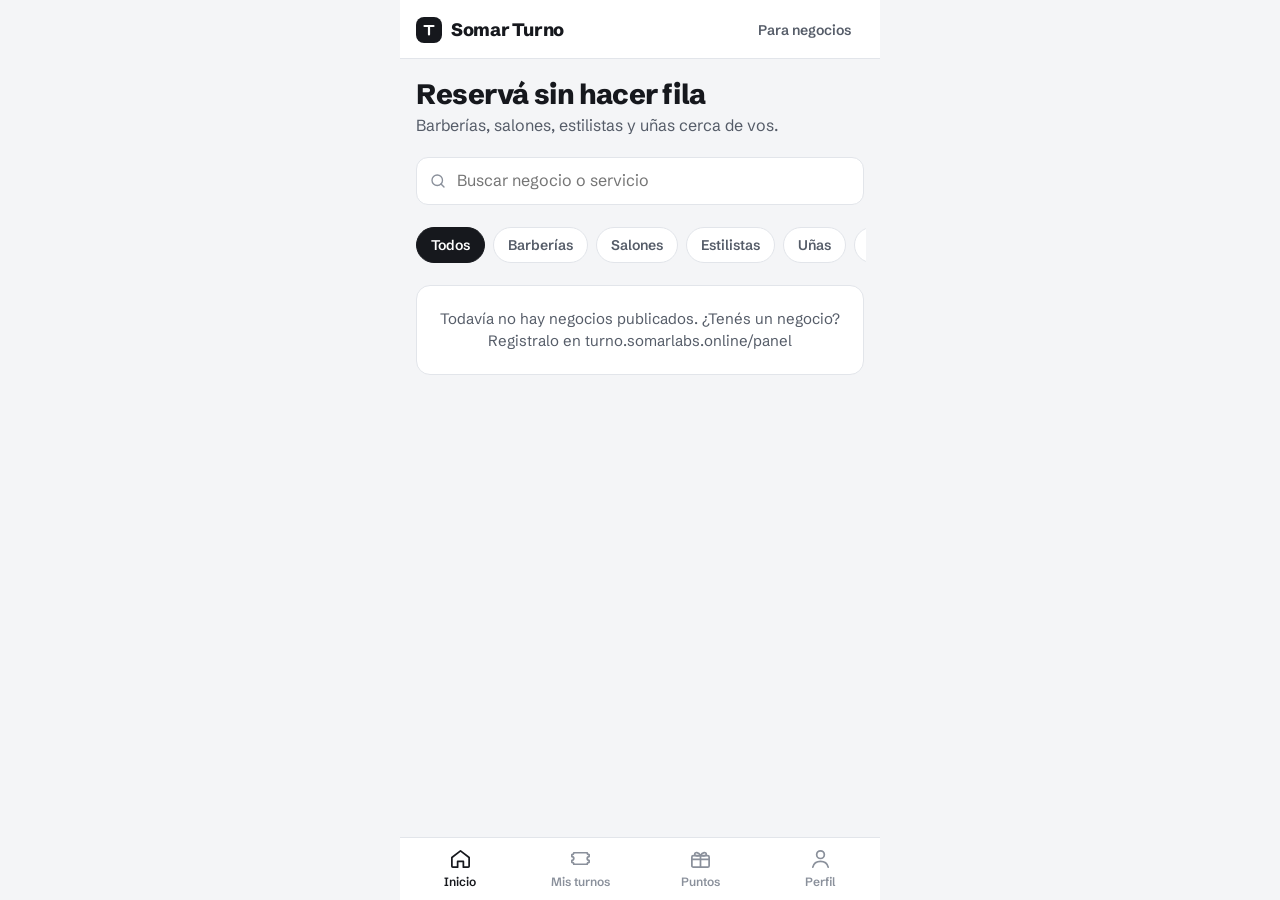
==== index.html @ fb514711 "Somar Turno: app del cliente, panel del negocio, panel de Somar y demo - App del cliente instalable:" ====
<!doctype html>
<html lang="es">
<head>
<meta charset="utf-8">
<meta name="viewport" content="width=device-width, initial-scale=1, viewport-fit=cover">
<title>Somar Turno</title>
<meta name="description" content="Reservá tu cita o tomá turno en barberías, salones, estilistas y uñas de Honduras, sin hacer fila.">
<meta name="theme-color" content="#16181D">
<link rel="manifest" href="/manifest.webmanifest">
<link rel="icon" href="/assets/img/icon.svg" type="image/svg+xml">
<link rel="apple-touch-icon" href="/assets/img/icon-192.png">
<meta name="apple-mobile-web-app-capable" content="yes">
<meta property="og:title" content="Somar Turno">
<meta property="og:description" content="Reservá o tomá turno sin hacer fila.">
<link rel="preconnect" href="https://fonts.googleapis.com">
<link rel="preconnect" href="https://fonts.gstatic.com" crossorigin>
<link rel="stylesheet" href="https://fonts.googleapis.com/css2?family=Schibsted+Grotesk:wght@400;500;600;700;800&display=swap">
<link rel="stylesheet" href="/assets/css/app.css">
</head>
<body>
<div id="app">
  <header class="top">
    <div class="top-row gut">
      <a class="brand" href="/" style="color:inherit;text-decoration:none"><span class="mark"><svg viewBox="0 0 16 16" fill="none" stroke="#fff" stroke-width="2.2" stroke-linecap="round" aria-hidden="true"><path d="M3.5 4h9M8 4v8.5"/></svg></span>Somar Turno</a>
      <a class="btn quiet s" href="/panel">Para negocios</a>
    </div>
  </header>
  <main class="screen gut" id="screen"></main>
  <nav class="tabs" id="tabs" aria-label="Secciones"></nav>
</div>
<script src="/assets/js/config.js"></script>
<script src="/assets/js/core.js"></script>
<script src="/assets/js/data.js"></script>
<script src="/assets/js/cliente.js"></script>
</body>
</html>
---- assets/css/app.css ----
/* Layout: one phone-width app column. Quiet white surfaces, ink buttons; the plum accent is kept for selection and the turn ticket. */
:root{
  --bg:#F4F5F7; --surface:#FFFFFF; --sunk:#EEF0F3; --ink:#16181D; --ink-2:#555C68; --ink-3:#8A909B; --line:#E2E5EA;
  --accent:#6A3EA1; --accent-soft:#F2ECF9; --on-ink:#FFFFFF;
  --good:#15804D; --good-soft:#E4F4EB; --warn:#9A5B05; --warn-soft:#FCF1DE; --bad:#C0344A; --bad-soft:#FBE8EB;
  --scrim:rgba(16,18,24,.42);
  --font:'Schibsted Grotesk',system-ui,-apple-system,'Segoe UI',Roboto,sans-serif;
  --r-sm:10px; --r:14px; --r-lg:20px;
}
@media (prefers-color-scheme: dark){:root:not([data-theme="light"]){
  --bg:#0F1014; --surface:#181A20; --sunk:#20232B; --ink:#EEF0F4; --ink-2:#AEB4BF; --ink-3:#7D8490; --line:#2A2E37;
  --accent:#B896EE; --accent-soft:#2A2238; --on-ink:#0F1014;
  --good:#4FC489; --good-soft:#143326; --warn:#F0B35C; --warn-soft:#352812; --bad:#F27D8F; --bad-soft:#3A1C23;
  --scrim:rgba(0,0,0,.6); color-scheme:dark}}
:root[data-theme="dark"]{
  --bg:#0F1014; --surface:#181A20; --sunk:#20232B; --ink:#EEF0F4; --ink-2:#AEB4BF; --ink-3:#7D8490; --line:#2A2E37;
  --accent:#B896EE; --accent-soft:#2A2238; --on-ink:#0F1014;
  --good:#4FC489; --good-soft:#143326; --warn:#F0B35C; --warn-soft:#352812; --bad:#F27D8F; --bad-soft:#3A1C23;
  --scrim:rgba(0,0,0,.6); color-scheme:dark}

*{box-sizing:border-box}
html{-webkit-text-size-adjust:100%}
body{margin:0;background:var(--bg);color:var(--ink);font-family:var(--font);font-size:16px;line-height:1.45;-webkit-font-smoothing:antialiased}
body::before{content:"";position:fixed;inset:0 0 auto;height:env(safe-area-inset-top,0px);z-index:40;background:var(--surface)}
button,input,select,textarea{font:inherit;color:inherit}
button{cursor:pointer;-webkit-tap-highlight-color:transparent}
:focus-visible{outline:2.5px solid var(--accent);outline-offset:2px;border-radius:8px}
h1,h2,h3,p{margin:0}
h1,h2{text-wrap:balance;letter-spacing:-.015em}
.num{font-variant-numeric:tabular-nums}
.gut{padding-left:max(16px,env(safe-area-inset-left,0px));padding-right:max(16px,env(safe-area-inset-right,0px))}

#app{max-width:480px;margin:0 auto;min-height:100vh;padding-bottom:calc(76px + env(safe-area-inset-bottom,0px))}
.top{position:sticky;top:env(safe-area-inset-top,0px);z-index:30;background:var(--surface);border-bottom:1px solid var(--line)}
.top-row{display:flex;align-items:center;justify-content:space-between;gap:12px;padding-block:12px 10px}
.brand{display:flex;align-items:center;gap:9px;font-weight:800;font-size:18px;letter-spacing:-.02em}
.mark{width:26px;height:26px;border-radius:8px;background:var(--ink);display:grid;place-items:center;flex:none}
.mark svg{width:16px;height:16px}
.demo{font-size:13px;color:var(--ink-3)}
.roles{display:flex;gap:4px;padding-block:0 10px;overflow-x:auto;scrollbar-width:none}
.roles button{flex:1;border:1px solid var(--line);background:var(--surface);border-radius:999px;padding:7px 10px;font-size:14px;font-weight:600;color:var(--ink-2);white-space:nowrap}
.roles button[aria-pressed="true"]{background:var(--ink);border-color:var(--ink);color:var(--on-ink)}

.screen{display:flex;flex-direction:column;gap:20px;padding-block:20px 28px}
.title{display:flex;flex-direction:column;gap:4px}
.title h1{font-size:28px;font-weight:800;line-height:1.1}
.title p{color:var(--ink-2)}
.sec{display:flex;flex-direction:column;gap:10px}
.sec-h{display:flex;align-items:center;justify-content:space-between;gap:12px;min-height:32px}
.sec-h h2{font-size:17px;font-weight:700}
.muted{color:var(--ink-2)} .faint{color:var(--ink-3)} .sm{font-size:14px} .xs{font-size:13px}
.b{font-weight:700}

.list{background:var(--surface);border:1px solid var(--line);border-radius:var(--r);overflow:hidden}
.item{display:flex;align-items:center;gap:12px;padding:13px 14px;border-top:1px solid var(--line);min-width:0;width:100%;text-align:left;background:transparent;border-left:0;border-right:0;border-bottom:0}
.item:first-child{border-top:0}
.item.top-al{align-items:flex-start}
.item .body{flex:1;min-width:0;display:flex;flex-direction:column;gap:2px}
.item .l1{font-weight:600;overflow-wrap:anywhere}
.item .l2{font-size:14px;color:var(--ink-2);overflow-wrap:anywhere}
.chev{color:var(--ink-3);font-size:20px;line-height:1}
.panel{background:var(--surface);border:1px solid var(--line);border-radius:var(--r);padding:16px;display:flex;flex-direction:column;gap:12px;min-width:0}
.panel.soft{background:var(--accent-soft);border-color:transparent}
.panel.warn{background:var(--warn-soft);border-color:transparent}
.panel.bad{background:var(--bad-soft);border-color:transparent}
.hr{height:1px;background:var(--line)}
.meta{display:flex;flex-wrap:wrap;gap:4px 12px;font-size:14px;color:var(--ink-2);align-items:center}

.btn{display:inline-flex;align-items:center;justify-content:center;gap:6px;border:1px solid var(--line);background:var(--surface);border-radius:12px;min-height:44px;padding:10px 16px;font-weight:600;font-size:15px;text-decoration:none;color:var(--ink);white-space:nowrap}
.btn.ink{background:var(--ink);border-color:var(--ink);color:var(--on-ink)}
.btn.accent{background:var(--accent);border-color:var(--accent);color:var(--on-ink)}
.btn.good{background:var(--good);border-color:var(--good);color:#fff}
.btn.danger{color:var(--bad)}
.btn.wa{background:#1DA851;border-color:#1DA851;color:#fff}
.btn.quiet{background:transparent;border-color:transparent;color:var(--ink-2)}
.btn.s{min-height:36px;padding:6px 12px;font-size:14px;border-radius:10px}
.btn.full{width:100%}
.btn:disabled{opacity:.4;cursor:not-allowed}
.row-btns{display:flex;flex-wrap:wrap;gap:8px}
.link{background:none;border:0;padding:0;color:var(--accent);font-weight:600;font-size:15px}

.tag{display:inline-flex;align-items:center;border-radius:999px;padding:2px 9px;font-size:12.5px;font-weight:600;white-space:nowrap;background:var(--sunk);color:var(--ink-2)}
.tag.a{background:var(--accent-soft);color:var(--accent)}
.tag.g{background:var(--good-soft);color:var(--good)}
.tag.w{background:var(--warn-soft);color:var(--warn)}
.tag.r{background:var(--bad-soft);color:var(--bad)}
.star{color:#E0A100}

.chips{display:flex;gap:8px;overflow-x:auto;scrollbar-width:none;margin-inline:-2px;padding:2px}
.chip{border:1px solid var(--line);background:var(--surface);border-radius:999px;padding:7px 14px;font-size:14px;font-weight:600;white-space:nowrap;color:var(--ink-2)}
.chip[aria-pressed="true"]{background:var(--ink);border-color:var(--ink);color:var(--on-ink)}

.stats{display:grid;grid-template-columns:repeat(3,1fr);gap:8px}
.stat{background:var(--surface);border:1px solid var(--line);border-radius:var(--r);padding:12px;display:flex;flex-direction:column;gap:2px;min-width:0}
.stat b{font-size:21px;font-weight:800;font-variant-numeric:tabular-nums;overflow-wrap:anywhere;letter-spacing:-.02em}
.stat span{font-size:13px;color:var(--ink-2)}

.search{display:flex;align-items:center;gap:8px;background:var(--surface);border:1px solid var(--line);border-radius:12px;padding:0 12px}
.search svg{width:18px;height:18px;color:var(--ink-3);flex:none}
.search input{border:0;background:transparent;min-height:46px;flex:1;min-width:0;outline:none}

.mono{flex:none;width:48px;height:48px;border-radius:12px;display:grid;place-items:center;font-weight:800;font-size:17px;color:#fff;letter-spacing:-.02em}
.mono.s{width:38px;height:38px;font-size:14px;border-radius:10px}
.av{flex:none;width:38px;height:38px;border-radius:50%;display:grid;place-items:center;font-weight:700;font-size:14px;background:var(--sunk);color:var(--ink-2)}
.biz{display:flex;gap:12px;align-items:flex-start;padding:14px;cursor:pointer}
.biz .body{flex:1;min-width:0;display:flex;flex-direction:column;gap:4px}
.biz .name{font-weight:700;font-size:17px;letter-spacing:-.01em}
.fav{border:0;background:transparent;padding:4px;color:var(--ink-3);flex:none}
.fav svg{width:22px;height:22px}
.fav[aria-pressed="true"]{color:var(--bad)}

/* The turn ticket: a perforated stub with the number you wait for. */
.ticket{position:relative;display:grid;grid-template-columns:auto 1fr;gap:2px 18px;align-items:center;background:var(--accent);color:var(--on-ink);border-radius:var(--r-lg);padding:18px 20px;cursor:pointer;
  -webkit-mask:radial-gradient(circle 9px at 0 50%,#0000 97%,#000) left/51% 100% no-repeat,radial-gradient(circle 9px at 100% 50%,#0000 97%,#000) right/51% 100% no-repeat;
  mask:radial-gradient(circle 9px at 0 50%,#0000 97%,#000) left/51% 100% no-repeat,radial-gradient(circle 9px at 100% 50%,#0000 97%,#000) right/51% 100% no-repeat}
.ticket .n{grid-row:span 3;font-size:56px;font-weight:800;line-height:.9;letter-spacing:-.04em;padding-right:18px;border-right:2px dashed color-mix(in srgb,var(--on-ink) 35%,transparent)}
.ticket .k{font-size:13px;opacity:.85}
.ticket .big{font-size:19px;font-weight:700}
.ticket.called{background:var(--good);color:#fff}
.ticket.called .n{border-color:rgba(255,255,255,.4)}
.tn{flex:none;font-weight:800;font-size:18px;min-width:46px;text-align:center;border:1.5px dashed var(--line);border-radius:10px;padding:5px 4px;font-variant-numeric:tabular-nums}
.tn.on{border-style:solid;border-color:var(--good);color:var(--good)}

.bar{height:8px;border-radius:9px;background:var(--sunk);overflow:hidden}
.bar i{display:block;height:100%;background:var(--accent);border-radius:9px}

.tabs{position:fixed;bottom:0;left:50%;transform:translateX(-50%);width:min(480px,100%);z-index:30;background:var(--surface);border-top:1px solid var(--line);display:grid;padding-bottom:env(safe-area-inset-bottom,0px);padding-left:env(safe-area-inset-left,0px);padding-right:env(safe-area-inset-right,0px)}
.tabs button{border:0;background:transparent;padding:9px 2px 10px;display:flex;flex-direction:column;align-items:center;gap:3px;font-size:12px;font-weight:600;color:var(--ink-3);position:relative}
.tabs svg{width:23px;height:23px}
.tabs button[aria-current="page"]{color:var(--ink)}
.dot{position:absolute;top:5px;left:calc(50% + 5px);background:var(--bad);color:#fff;border-radius:99px;font-size:11px;min-width:17px;height:17px;display:grid;place-items:center;padding:0 4px}

.wrap{position:fixed;inset:0;z-index:50;display:flex;align-items:flex-end;justify-content:center;background:var(--scrim)}
.sheet{background:var(--bg);width:min(480px,100%);max-height:92vh;overflow:auto;border-radius:22px 22px 0 0;padding-block:8px calc(22px + env(safe-area-inset-bottom,0px));display:flex;flex-direction:column;gap:16px}
.grab{width:40px;height:5px;border-radius:9px;background:var(--line);margin:2px auto 0;flex:none}
.sh{display:flex;align-items:center;justify-content:space-between;gap:12px}
.sh h2{font-size:21px;font-weight:800}
.x{border:0;background:var(--sunk);border-radius:50%;width:34px;height:34px;color:var(--ink-2);flex:none;display:grid;place-items:center}
.x svg{width:16px;height:16px}
.f{display:flex;flex-direction:column;gap:6px;min-width:0}
.f label{font-size:14px;font-weight:600}
.f input,.f select,.f textarea{background:var(--surface);border:1px solid var(--line);border-radius:12px;min-height:46px;padding:10px 12px;width:100%;min-width:0}
.f textarea{min-height:78px;resize:vertical}
.f .hint{font-size:13px;color:var(--ink-3)}
.two{display:grid;grid-template-columns:1fr 1fr;gap:10px}
.opts{display:grid;grid-template-columns:1fr 1fr;gap:8px}
.opt{border:1.5px solid var(--line);background:var(--surface);border-radius:var(--r);padding:12px;text-align:left;display:flex;flex-direction:column;gap:2px;min-width:0}
.opt[aria-pressed="true"]{border-color:var(--accent);background:var(--accent-soft)}
.opt b{font-weight:700}
.slots{display:grid;grid-template-columns:repeat(4,1fr);gap:8px}
.slot{border:1.5px solid var(--line);background:var(--surface);border-radius:10px;padding:10px 2px;font-weight:600;font-size:14px;font-variant-numeric:tabular-nums}
.slot[aria-pressed="true"]{background:var(--ink);border-color:var(--ink);color:var(--on-ink)}
.days{display:flex;gap:8px;overflow-x:auto;scrollbar-width:none;padding:2px}
.day{flex:none;border:1.5px solid var(--line);background:var(--surface);border-radius:12px;padding:8px 10px;min-width:58px;display:flex;flex-direction:column;align-items:center;font-size:13px;font-weight:600;color:var(--ink-2)}
.day b{font-size:19px;color:var(--ink)}
.day[aria-pressed="true"]{border-color:var(--ink);background:var(--ink);color:var(--on-ink)}
.day[aria-pressed="true"] b{color:var(--on-ink)}
.day:disabled{opacity:.35}
.steps{display:flex;gap:5px}
.steps i{flex:1;height:4px;border-radius:9px;background:var(--line)}
.steps i.on{background:var(--ink)}
.seg{display:grid;grid-auto-flow:column;grid-auto-columns:1fr;gap:4px;background:var(--sunk);border-radius:12px;padding:4px}
.seg button{border:0;background:transparent;border-radius:9px;padding:9px 6px;font-weight:600;font-size:14px;color:var(--ink-2)}
.seg button[aria-pressed="true"]{background:var(--surface);color:var(--ink);box-shadow:0 1px 3px rgba(0,0,0,.12)}
.stars-in{display:flex;gap:2px}
.stars-in button{border:0;background:transparent;font-size:34px;line-height:1;color:var(--line);padding:2px}
.stars-in button.on{color:#E0A100}
.sw{display:flex;align-items:center;justify-content:space-between;gap:14px}
.switch{flex:none;width:50px;height:30px;border-radius:99px;border:0;background:var(--line);position:relative;padding:0}
.switch::after{content:"";position:absolute;top:3px;left:3px;width:24px;height:24px;border-radius:50%;background:#fff;box-shadow:0 1px 2px rgba(0,0,0,.2);transition:left .15s}
.switch[aria-checked="true"]{background:var(--good)}
.switch[aria-checked="true"]::after{left:23px}
.bank{display:flex;align-items:center;gap:12px}
.bank .ic{flex:none;width:40px;height:40px;border-radius:10px;display:grid;place-items:center;font-weight:800;font-size:12px;color:#fff}
.acct{font-weight:700;font-variant-numeric:tabular-nums;letter-spacing:.02em}
.upload{border:1.5px dashed var(--line);border-radius:var(--r);padding:16px;display:flex;flex-direction:column;align-items:center;gap:8px;text-align:center;background:var(--surface);cursor:pointer}
.upload input{position:absolute;width:1px;height:1px;opacity:0}
.proof{max-width:100%;max-height:360px;border-radius:12px;border:1px solid var(--line);align-self:center;background:#fff}
.wa-b{align-self:flex-start;background:#DCF8C6;color:#111;border-radius:4px 14px 14px 14px;padding:10px 12px;max-width:88%;font-size:15px}
.tbl{overflow-x:auto}
table{border-collapse:collapse;width:100%;font-size:14px}
th,td{text-align:left;padding:9px 6px;border-top:1px solid var(--line);font-variant-numeric:tabular-nums;white-space:nowrap}
th{font-size:13px;color:var(--ink-3);font-weight:600;border-top:0}
.r{text-align:right}
.qr{background:#fff;padding:12px;border-radius:12px;display:grid;place-items:center;align-self:center}
.reply{border-left:3px solid var(--line);padding-left:10px;font-size:14px;color:var(--ink-2)}
.empty{text-align:center;color:var(--ink-2);padding:22px 14px;font-size:15px}
.note{background:var(--warn-soft);border-radius:8px;padding:6px 9px;font-size:14px}

.push{position:fixed;left:50%;transform:translate(-50%,-150%);top:calc(10px + env(safe-area-inset-top,0px));width:min(456px,calc(100% - 24px));z-index:60;background:var(--surface);border:1px solid var(--line);border-radius:18px;box-shadow:0 12px 32px rgba(0,0,0,.18);padding:12px 14px;display:flex;gap:12px;align-items:flex-start;transition:transform .35s ease;cursor:pointer}
.push.show{transform:translate(-50%,0)}
.push .body{flex:1;min-width:0}
.toast{position:fixed;left:50%;bottom:calc(88px + env(safe-area-inset-bottom,0px));transform:translateX(-50%);z-index:70;background:var(--ink);color:var(--on-ink);border-radius:12px;padding:11px 16px;font-weight:600;font-size:15px;width:max-content;max-width:calc(100% - 32px);text-align:center}
.tv{position:fixed;inset:0;z-index:80;background:#101218;color:#fff;display:flex;flex-direction:column;align-items:center;justify-content:center;gap:14px;padding:24px max(16px,env(safe-area-inset-right,0px)) 24px max(16px,env(safe-area-inset-left,0px));text-align:center}
.tv .now{font-size:min(34vw,180px);font-weight:800;line-height:1;letter-spacing:-.05em;color:#C9A8FF}
.tv .nx{display:flex;gap:10px;flex-wrap:wrap;justify-content:center}
.tv .nx span{font-size:28px;font-weight:800;border:2px dashed rgba(255,255,255,.35);border-radius:12px;padding:4px 14px}
@media (prefers-reduced-motion:reduce){.push,.switch::after{transition:none}}
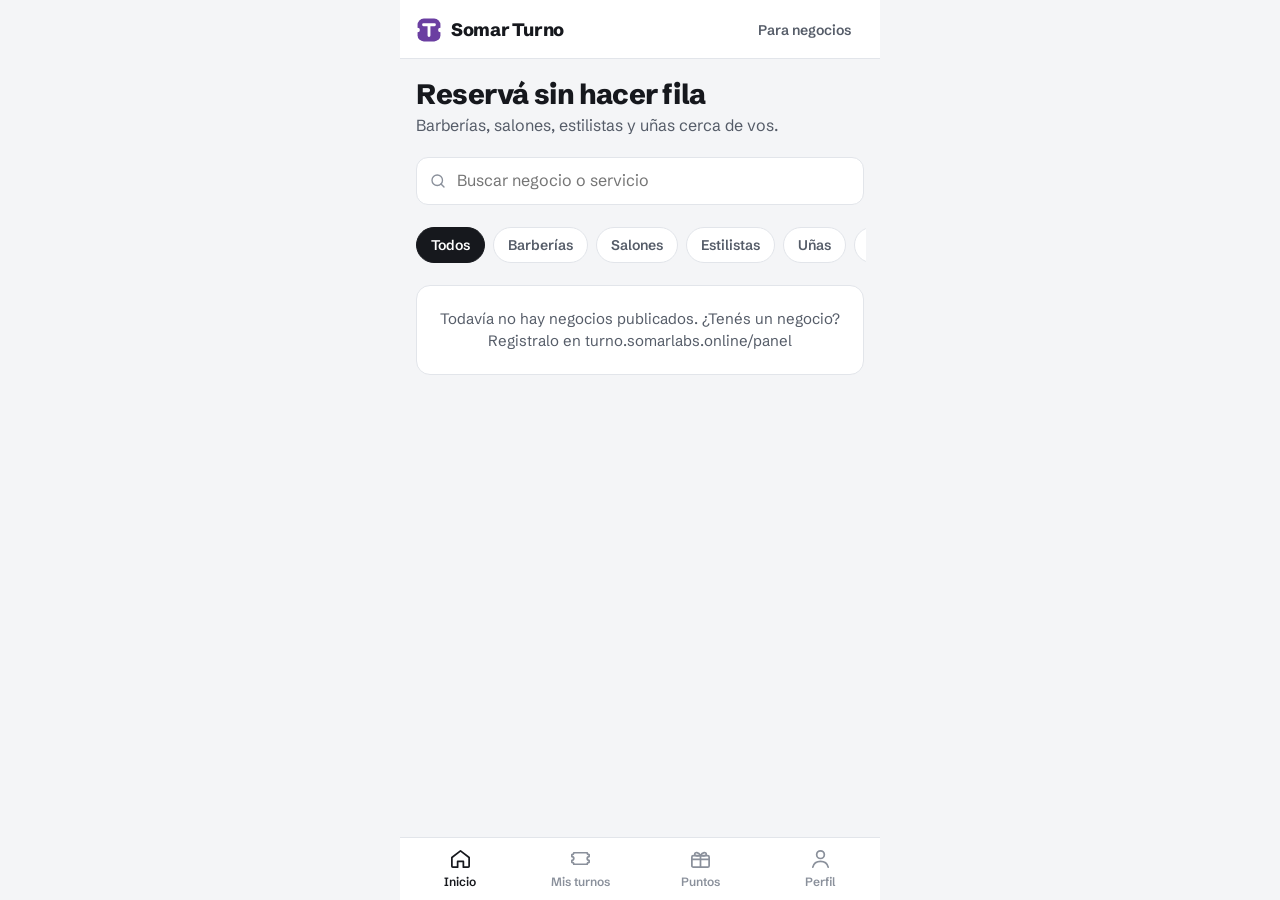
==== commit 5f8ff0e1: "Logo nuevo de Somar Turno: íconos, favicon, encabezado e imagen para compartir Co-Authored-By: Claud" ====
--- a/index.html
+++ b/index.html
@@ -8,8 +8,10 @@
 <meta name="theme-color" content="#16181D">
 <link rel="manifest" href="/manifest.webmanifest">
 <link rel="icon" href="/assets/img/icon.svg" type="image/svg+xml">
-<link rel="apple-touch-icon" href="/assets/img/icon-192.png">
+<link rel="apple-touch-icon" href="/assets/img/apple-touch-icon.png">
 <meta name="apple-mobile-web-app-capable" content="yes">
+<meta property="og:image" content="https://somar-turno.vercel.app/assets/img/og.png">
+<meta name="twitter:card" content="summary_large_image">
 <meta property="og:title" content="Somar Turno">
 <meta property="og:description" content="Reservá o tomá turno sin hacer fila.">
 <link rel="preconnect" href="https://fonts.googleapis.com">
@@ -21,7 +23,7 @@
 <div id="app">
   <header class="top">
     <div class="top-row gut">
-      <a class="brand" href="/" style="color:inherit;text-decoration:none"><span class="mark"><svg viewBox="0 0 16 16" fill="none" stroke="#fff" stroke-width="2.2" stroke-linecap="round" aria-hidden="true"><path d="M3.5 4h9M8 4v8.5"/></svg></span>Somar Turno</a>
+      <a class="brand" href="/" style="color:inherit;text-decoration:none"><span class="mark"><img src="/assets/img/icon.svg" alt="" width="26" height="26"></span>Somar Turno</a>
       <a class="btn quiet s" href="/panel">Para negocios</a>
     </div>
   </header>
--- a/assets/css/app.css
+++ b/assets/css/app.css
@@ -34,7 +34,7 @@
 .top{position:sticky;top:env(safe-area-inset-top,0px);z-index:30;background:var(--surface);border-bottom:1px solid var(--line)}
 .top-row{display:flex;align-items:center;justify-content:space-between;gap:12px;padding-block:12px 10px}
 .brand{display:flex;align-items:center;gap:9px;font-weight:800;font-size:18px;letter-spacing:-.02em}
-.mark{width:26px;height:26px;border-radius:8px;background:var(--ink);display:grid;place-items:center;flex:none}
+.mark{width:26px;height:26px;display:grid;place-items:center;flex:none}.mark img{width:100%;height:100%;display:block}
 .mark svg{width:16px;height:16px}
 .demo{font-size:13px;color:var(--ink-3)}
 .roles{display:flex;gap:4px;padding-block:0 10px;overflow-x:auto;scrollbar-width:none}
@@ -147,8 +147,8 @@
 .opt{border:1.5px solid var(--line);background:var(--surface);border-radius:var(--r);padding:12px;text-align:left;display:flex;flex-direction:column;gap:2px;min-width:0}
 .opt[aria-pressed="true"]{border-color:var(--accent);background:var(--accent-soft)}
 .opt b{font-weight:700}
-.slots{display:grid;grid-template-columns:repeat(4,1fr);gap:8px}
-.slot{border:1.5px solid var(--line);background:var(--surface);border-radius:10px;padding:10px 2px;font-weight:600;font-size:14px;font-variant-numeric:tabular-nums}
+.slots{display:grid;grid-template-columns:repeat(auto-fill,minmax(98px,1fr));gap:8px}
+.slot{white-space:nowrap;border:1.5px solid var(--line);background:var(--surface);border-radius:10px;padding:10px 2px;font-weight:600;font-size:14px;font-variant-numeric:tabular-nums}
 .slot[aria-pressed="true"]{background:var(--ink);border-color:var(--ink);color:var(--on-ink)}
 .days{display:flex;gap:8px;overflow-x:auto;scrollbar-width:none;padding:2px}
 .day{flex:none;border:1.5px solid var(--line);background:var(--surface);border-radius:12px;padding:8px 10px;min-width:58px;display:flex;flex-direction:column;align-items:center;font-size:13px;font-weight:600;color:var(--ink-2)}
